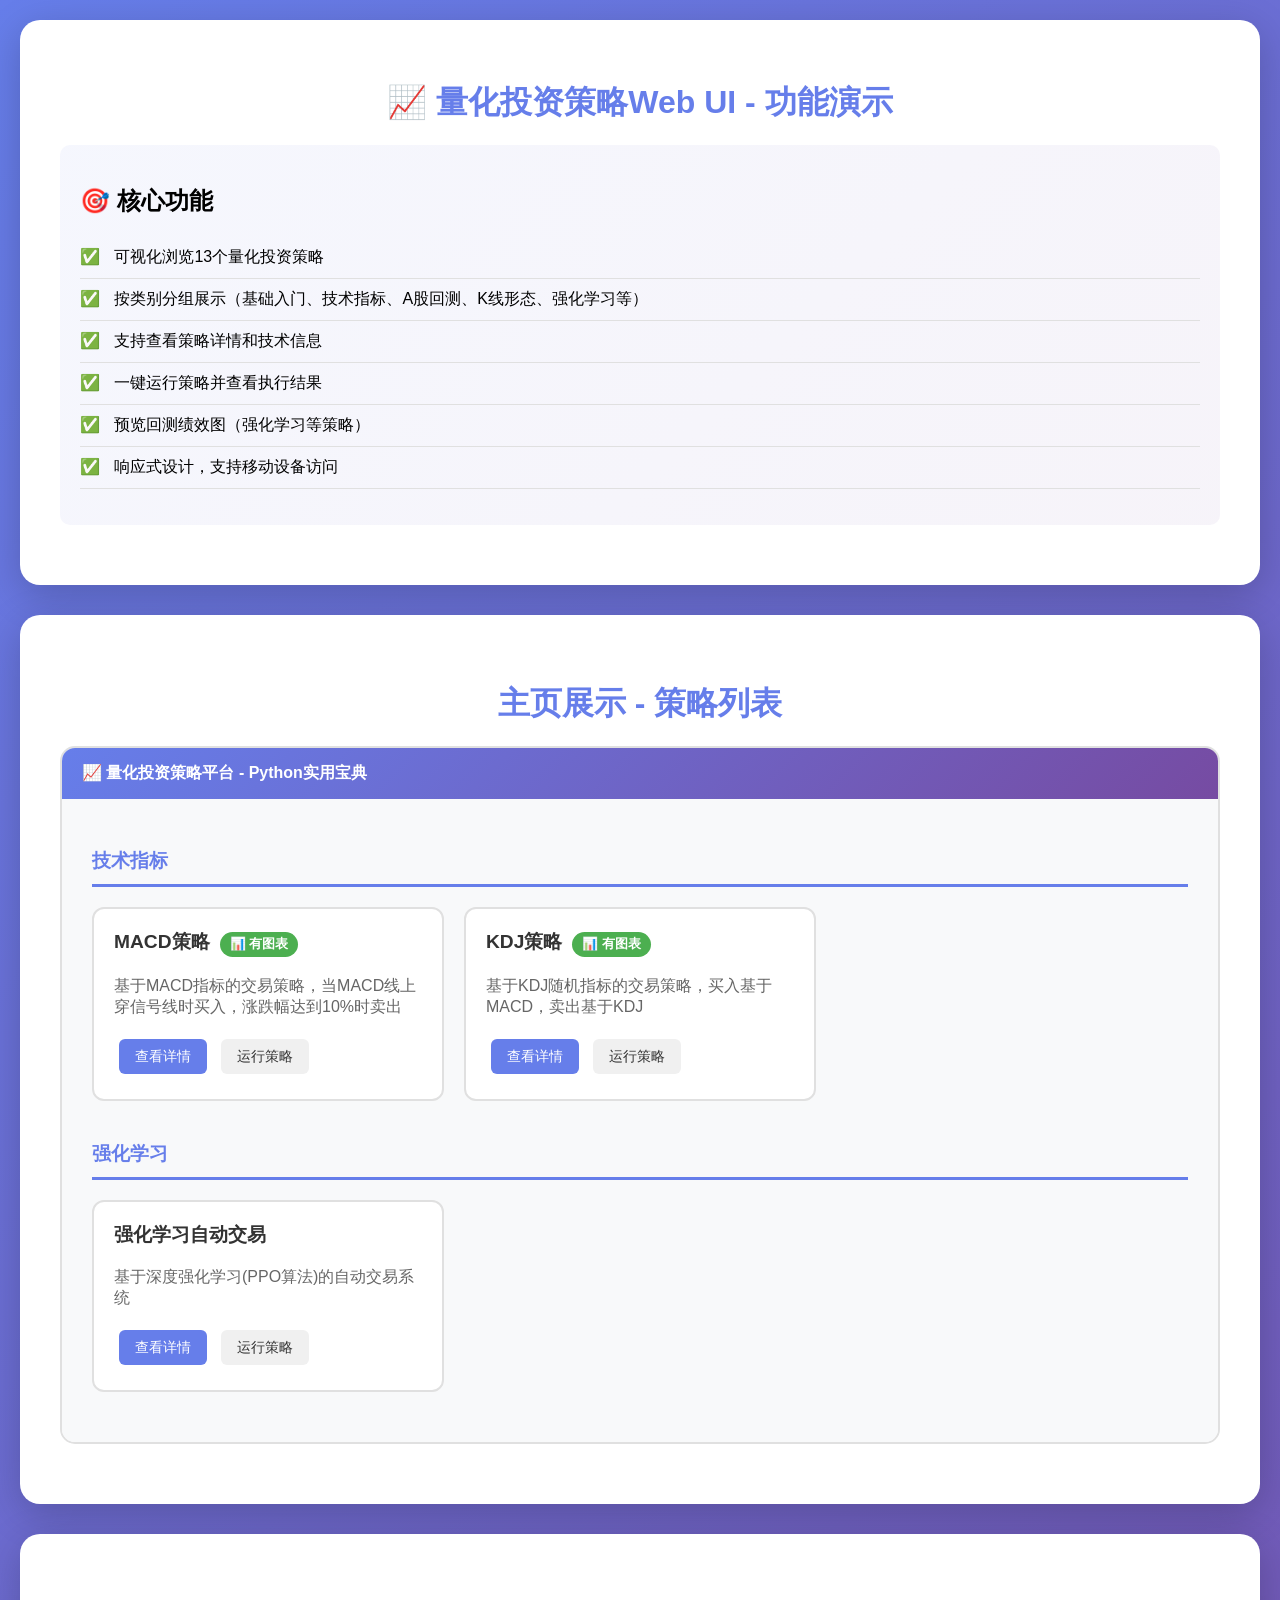
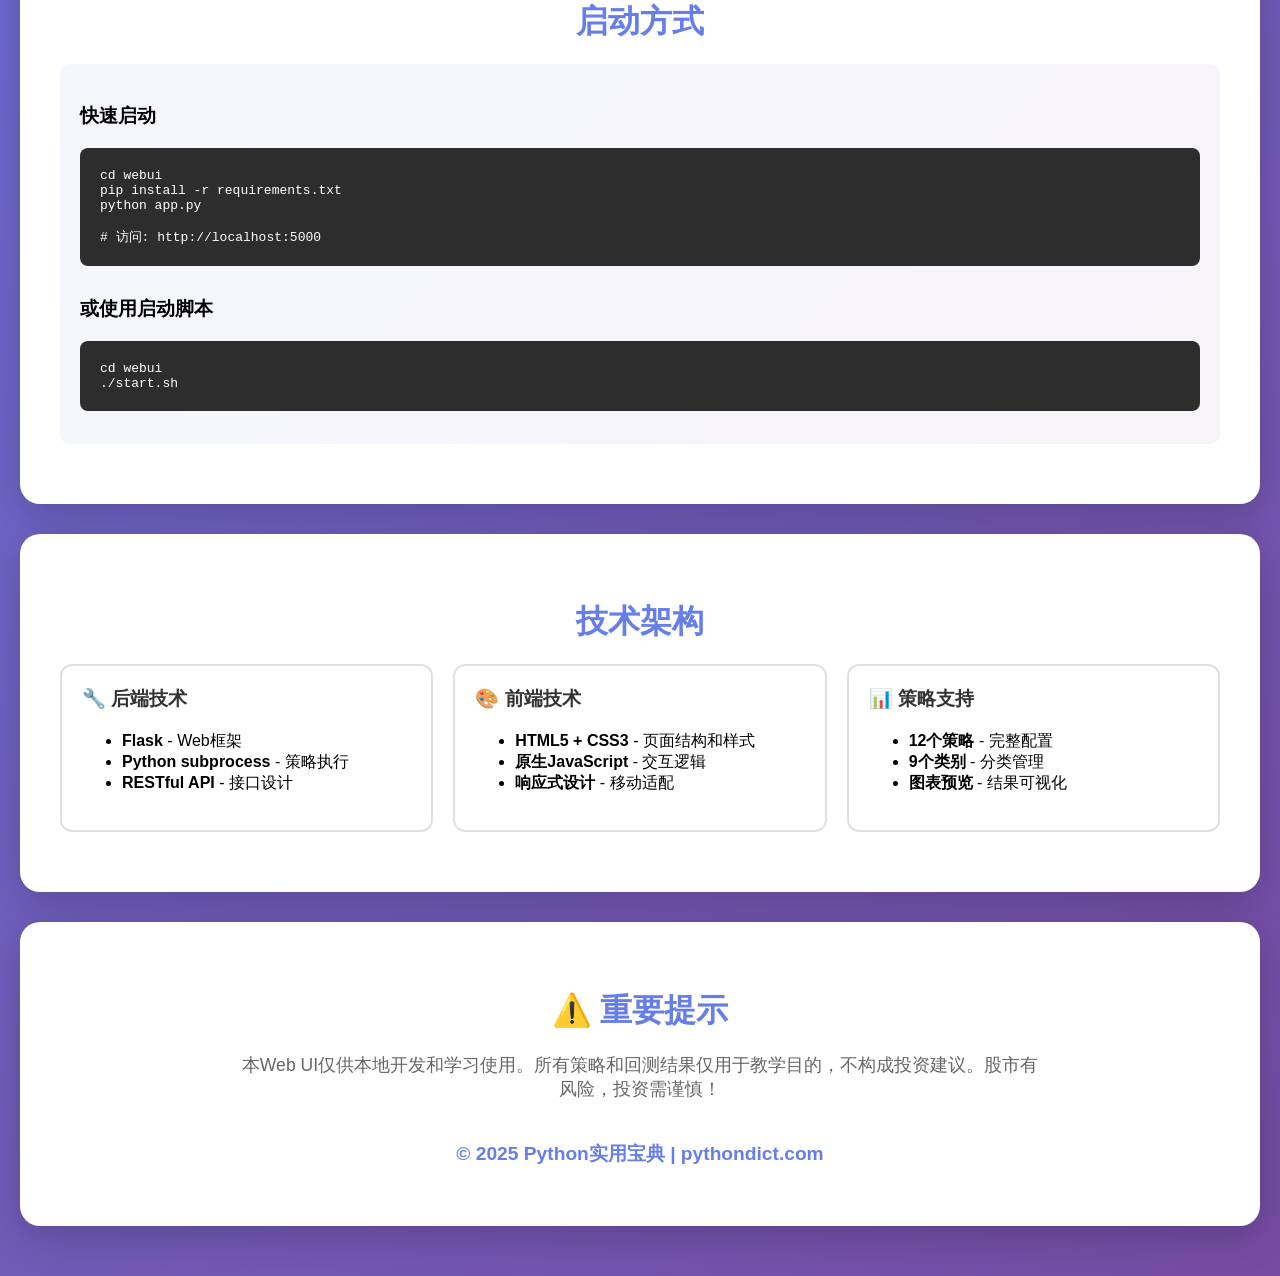
==== webui/DEMO_SCREENSHOT.html @ 5e8625b8 "Add .gitignore and demo screenshot page for Web UI Co-authored-by: 583 <18026534+583@users.noreply.g" ====
<!DOCTYPE html>
<html lang="zh-CN">
<head>
    <meta charset="UTF-8">
    <meta name="viewport" content="width=device-width, initial-scale=1.0">
    <title>量化投资策略Web UI - 演示截图</title>
    <style>
        body {
            font-family: -apple-system, BlinkMacSystemFont, 'Segoe UI', 'PingFang SC', sans-serif;
            margin: 0;
            padding: 20px;
            background: linear-gradient(135deg, #667eea 0%, #764ba2 100%);
        }
        
        .demo-container {
            max-width: 1400px;
            margin: 0 auto;
        }
        
        .demo-section {
            background: white;
            border-radius: 20px;
            padding: 40px;
            margin-bottom: 30px;
            box-shadow: 0 10px 40px rgba(0, 0, 0, 0.2);
        }
        
        .demo-title {
            font-size: 2rem;
            color: #667eea;
            margin-bottom: 20px;
            text-align: center;
        }
        
        .screenshot {
            border: 2px solid #e0e0e0;
            border-radius: 15px;
            overflow: hidden;
            margin: 20px 0;
        }
        
        .screenshot-header {
            background: linear-gradient(135deg, #667eea 0%, #764ba2 100%);
            color: white;
            padding: 15px 20px;
            font-weight: bold;
        }
        
        .screenshot-content {
            padding: 30px;
            background: #f8f9fa;
        }
        
        .card-grid {
            display: grid;
            grid-template-columns: repeat(auto-fill, minmax(300px, 1fr));
            gap: 20px;
            margin: 20px 0;
        }
        
        .strategy-card {
            background: white;
            border: 2px solid #e0e0e0;
            border-radius: 12px;
            padding: 20px;
            transition: all 0.3s ease;
        }
        
        .strategy-card:hover {
            transform: translateY(-5px);
            border-color: #667eea;
            box-shadow: 0 8px 20px rgba(102, 126, 234, 0.15);
        }
        
        .strategy-card h3 {
            color: #333;
            margin-top: 0;
            font-size: 1.2rem;
        }
        
        .badge {
            display: inline-block;
            padding: 4px 10px;
            background: #4CAF50;
            color: white;
            border-radius: 15px;
            font-size: 0.8rem;
            margin-left: 10px;
        }
        
        .btn {
            display: inline-block;
            padding: 8px 16px;
            margin: 5px;
            border-radius: 6px;
            text-decoration: none;
            font-size: 0.9rem;
            transition: all 0.3s ease;
        }
        
        .btn-primary {
            background: #667eea;
            color: white;
        }
        
        .btn-secondary {
            background: #f0f0f0;
            color: #333;
        }
        
        .feature-list {
            list-style: none;
            padding: 0;
        }
        
        .feature-list li {
            padding: 10px 0;
            border-bottom: 1px solid #e0e0e0;
        }
        
        .feature-list li:before {
            content: "✅ ";
            margin-right: 10px;
        }
        
        .info-box {
            background: linear-gradient(135deg, #667eea10 0%, #764ba210 100%);
            padding: 20px;
            border-radius: 10px;
            margin: 20px 0;
        }
        
        code {
            background: #f4f4f4;
            padding: 2px 6px;
            border-radius: 4px;
            font-family: 'Courier New', monospace;
        }
    </style>
</head>
<body>
    <div class="demo-container">
        <div class="demo-section">
            <h1 class="demo-title">📈 量化投资策略Web UI - 功能演示</h1>
            
            <div class="info-box">
                <h2>🎯 核心功能</h2>
                <ul class="feature-list">
                    <li>可视化浏览13个量化投资策略</li>
                    <li>按类别分组展示（基础入门、技术指标、A股回测、K线形态、强化学习等）</li>
                    <li>支持查看策略详情和技术信息</li>
                    <li>一键运行策略并查看执行结果</li>
                    <li>预览回测绩效图（强化学习等策略）</li>
                    <li>响应式设计，支持移动设备访问</li>
                </ul>
            </div>
        </div>

        <div class="demo-section">
            <h2 class="demo-title">主页展示 - 策略列表</h2>
            
            <div class="screenshot">
                <div class="screenshot-header">
                    📈 量化投资策略平台 - Python实用宝典
                </div>
                <div class="screenshot-content">
                    <h3 style="color: #667eea; border-bottom: 3px solid #667eea; padding-bottom: 10px;">技术指标</h3>
                    
                    <div class="card-grid">
                        <div class="strategy-card">
                            <h3>MACD策略<span class="badge">📊 有图表</span></h3>
                            <p style="color: #666;">基于MACD指标的交易策略，当MACD线上穿信号线时买入，涨跌幅达到10%时卖出</p>
                            <div>
                                <a href="#" class="btn btn-primary">查看详情</a>
                                <a href="#" class="btn btn-secondary">运行策略</a>
                            </div>
                        </div>
                        
                        <div class="strategy-card">
                            <h3>KDJ策略<span class="badge">📊 有图表</span></h3>
                            <p style="color: #666;">基于KDJ随机指标的交易策略，买入基于MACD，卖出基于KDJ</p>
                            <div>
                                <a href="#" class="btn btn-primary">查看详情</a>
                                <a href="#" class="btn btn-secondary">运行策略</a>
                            </div>
                        </div>
                    </div>
                    
                    <h3 style="color: #667eea; border-bottom: 3px solid #667eea; padding-bottom: 10px; margin-top: 40px;">强化学习</h3>
                    
                    <div class="card-grid">
                        <div class="strategy-card">
                            <h3>强化学习自动交易</h3>
                            <p style="color: #666;">基于深度强化学习(PPO算法)的自动交易系统</p>
                            <div>
                                <a href="#" class="btn btn-primary">查看详情</a>
                                <a href="#" class="btn btn-secondary">运行策略</a>
                            </div>
                        </div>
                    </div>
                </div>
            </div>
        </div>

        <div class="demo-section">
            <h2 class="demo-title">启动方式</h2>
            
            <div class="info-box">
                <h3>快速启动</h3>
                <pre style="background: #2d2d2d; color: #fff; padding: 20px; border-radius: 8px; overflow-x: auto;">
cd webui
pip install -r requirements.txt
python app.py

# 访问: http://localhost:5000
</pre>
                
                <h3 style="margin-top: 30px;">或使用启动脚本</h3>
                <pre style="background: #2d2d2d; color: #fff; padding: 20px; border-radius: 8px; overflow-x: auto;">
cd webui
./start.sh
</pre>
            </div>
        </div>

        <div class="demo-section">
            <h2 class="demo-title">技术架构</h2>
            
            <div class="card-grid">
                <div class="strategy-card">
                    <h3>🔧 后端技术</h3>
                    <ul>
                        <li><strong>Flask</strong> - Web框架</li>
                        <li><strong>Python subprocess</strong> - 策略执行</li>
                        <li><strong>RESTful API</strong> - 接口设计</li>
                    </ul>
                </div>
                
                <div class="strategy-card">
                    <h3>🎨 前端技术</h3>
                    <ul>
                        <li><strong>HTML5 + CSS3</strong> - 页面结构和样式</li>
                        <li><strong>原生JavaScript</strong> - 交互逻辑</li>
                        <li><strong>响应式设计</strong> - 移动适配</li>
                    </ul>
                </div>
                
                <div class="strategy-card">
                    <h3>📊 策略支持</h3>
                    <ul>
                        <li><strong>12个策略</strong> - 完整配置</li>
                        <li><strong>9个类别</strong> - 分类管理</li>
                        <li><strong>图表预览</strong> - 结果可视化</li>
                    </ul>
                </div>
            </div>
        </div>

        <div class="demo-section" style="text-align: center;">
            <h2 class="demo-title">⚠️ 重要提示</h2>
            <p style="font-size: 1.1rem; color: #666; max-width: 800px; margin: 20px auto;">
                本Web UI仅供本地开发和学习使用。所有策略和回测结果仅用于教学目的，不构成投资建议。股市有风险，投资需谨慎！
            </p>
            
            <div style="margin-top: 40px;">
                <p style="color: #667eea; font-size: 1.2rem; font-weight: bold;">
                    © 2025 Python实用宝典 | pythondict.com
                </p>
            </div>
        </div>
    </div>
</body>
</html>
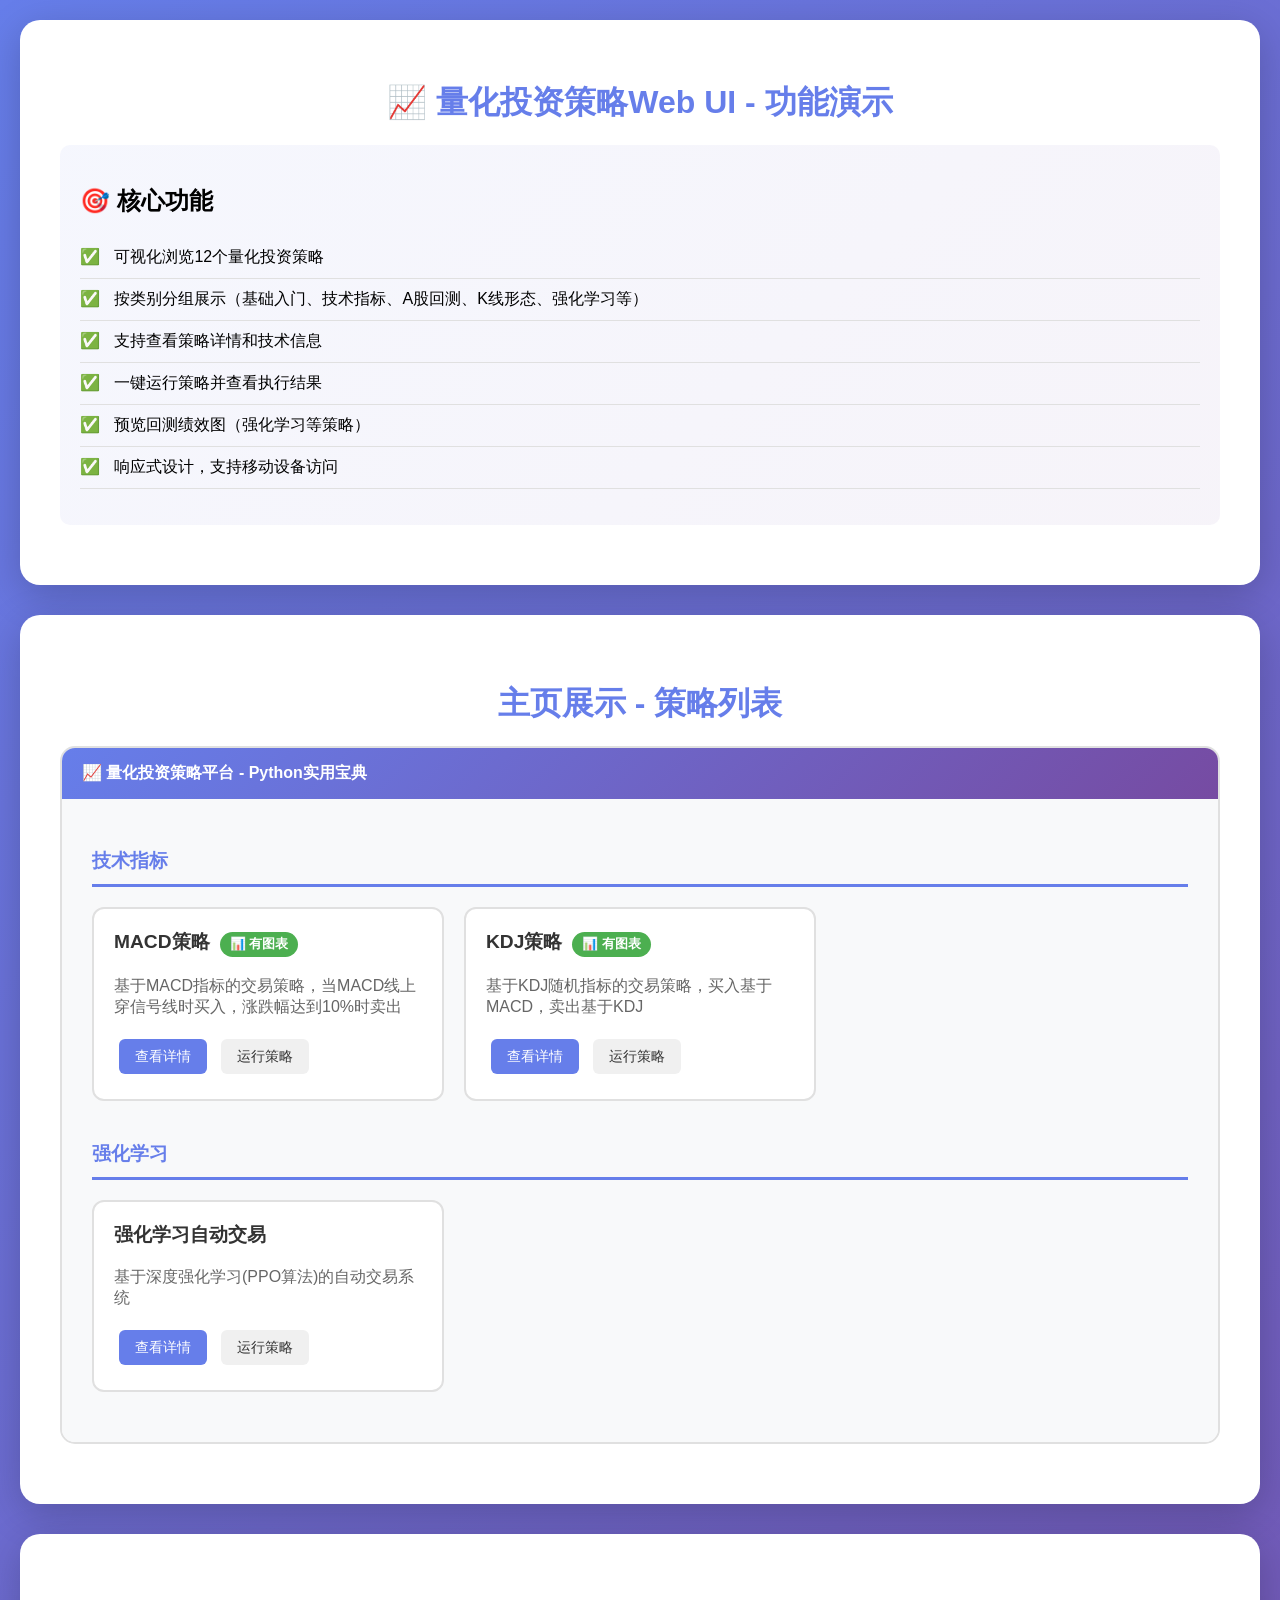
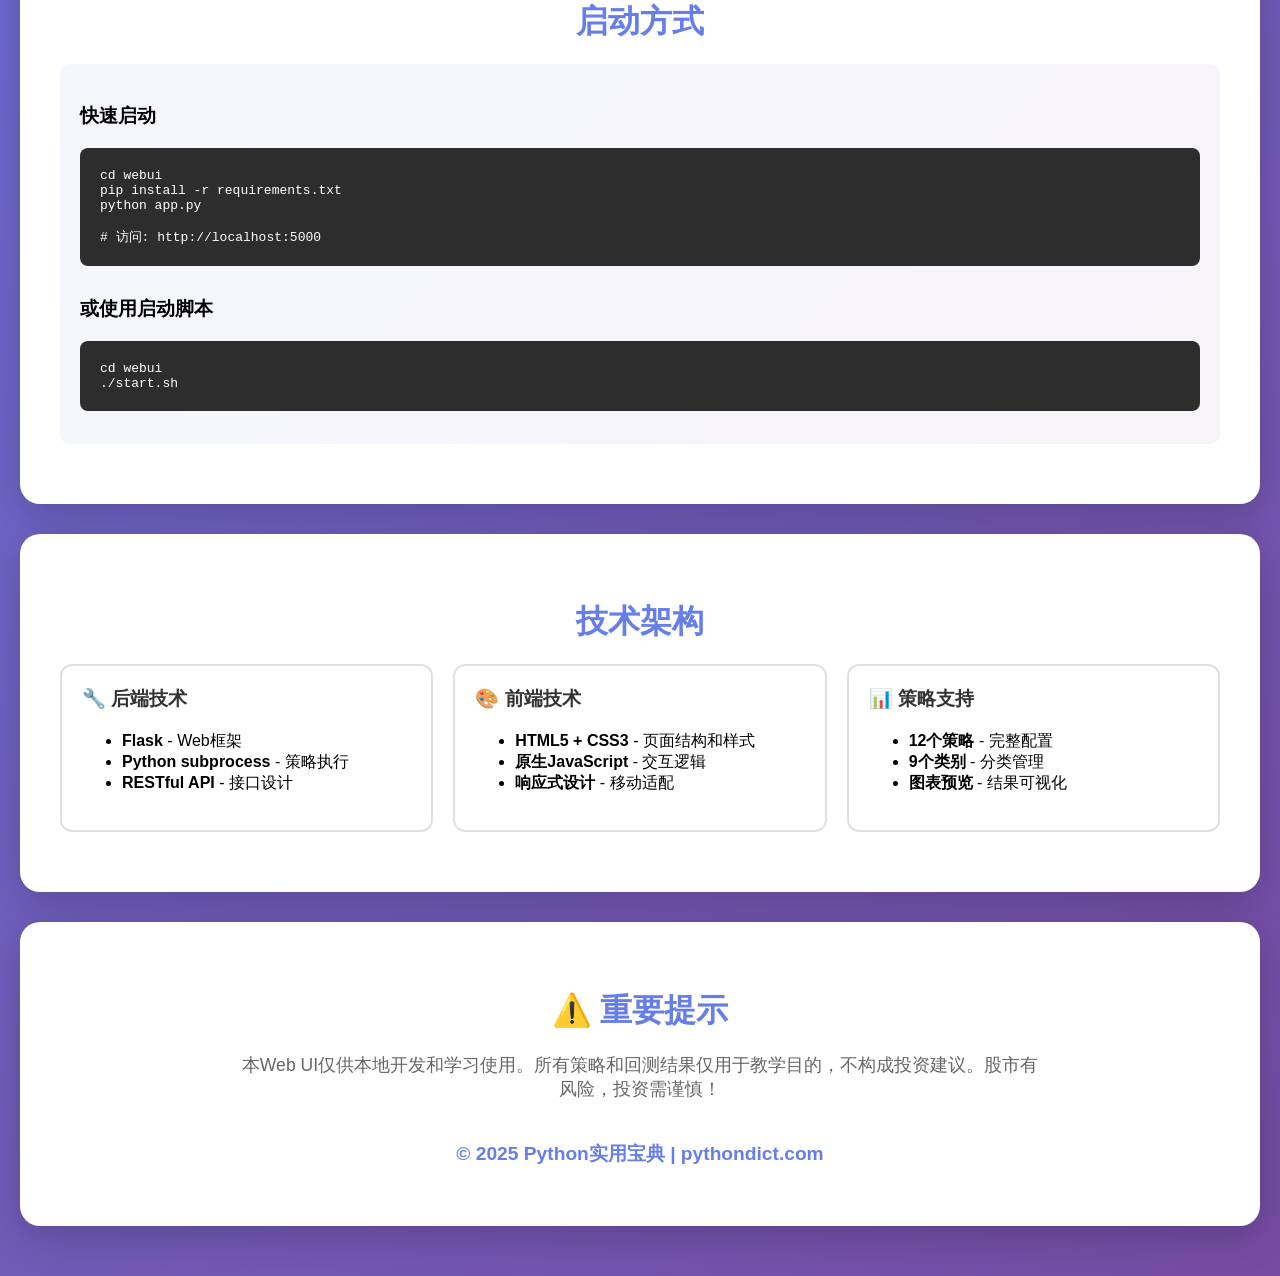
==== commit ffc1c2aa: "Fix security issues and correct strategy count (12 not 13) Co-authored-by: 583 <18026534+583@users.n" ====
--- a/webui/DEMO_SCREENSHOT.html
+++ b/webui/DEMO_SCREENSHOT.html
@@ -146,7 +146,7 @@
             <div class="info-box">
                 <h2>🎯 核心功能</h2>
                 <ul class="feature-list">
-                    <li>可视化浏览13个量化投资策略</li>
+                    <li>可视化浏览12个量化投资策略</li>
                     <li>按类别分组展示（基础入门、技术指标、A股回测、K线形态、强化学习等）</li>
                     <li>支持查看策略详情和技术信息</li>
                     <li>一键运行策略并查看执行结果</li>
